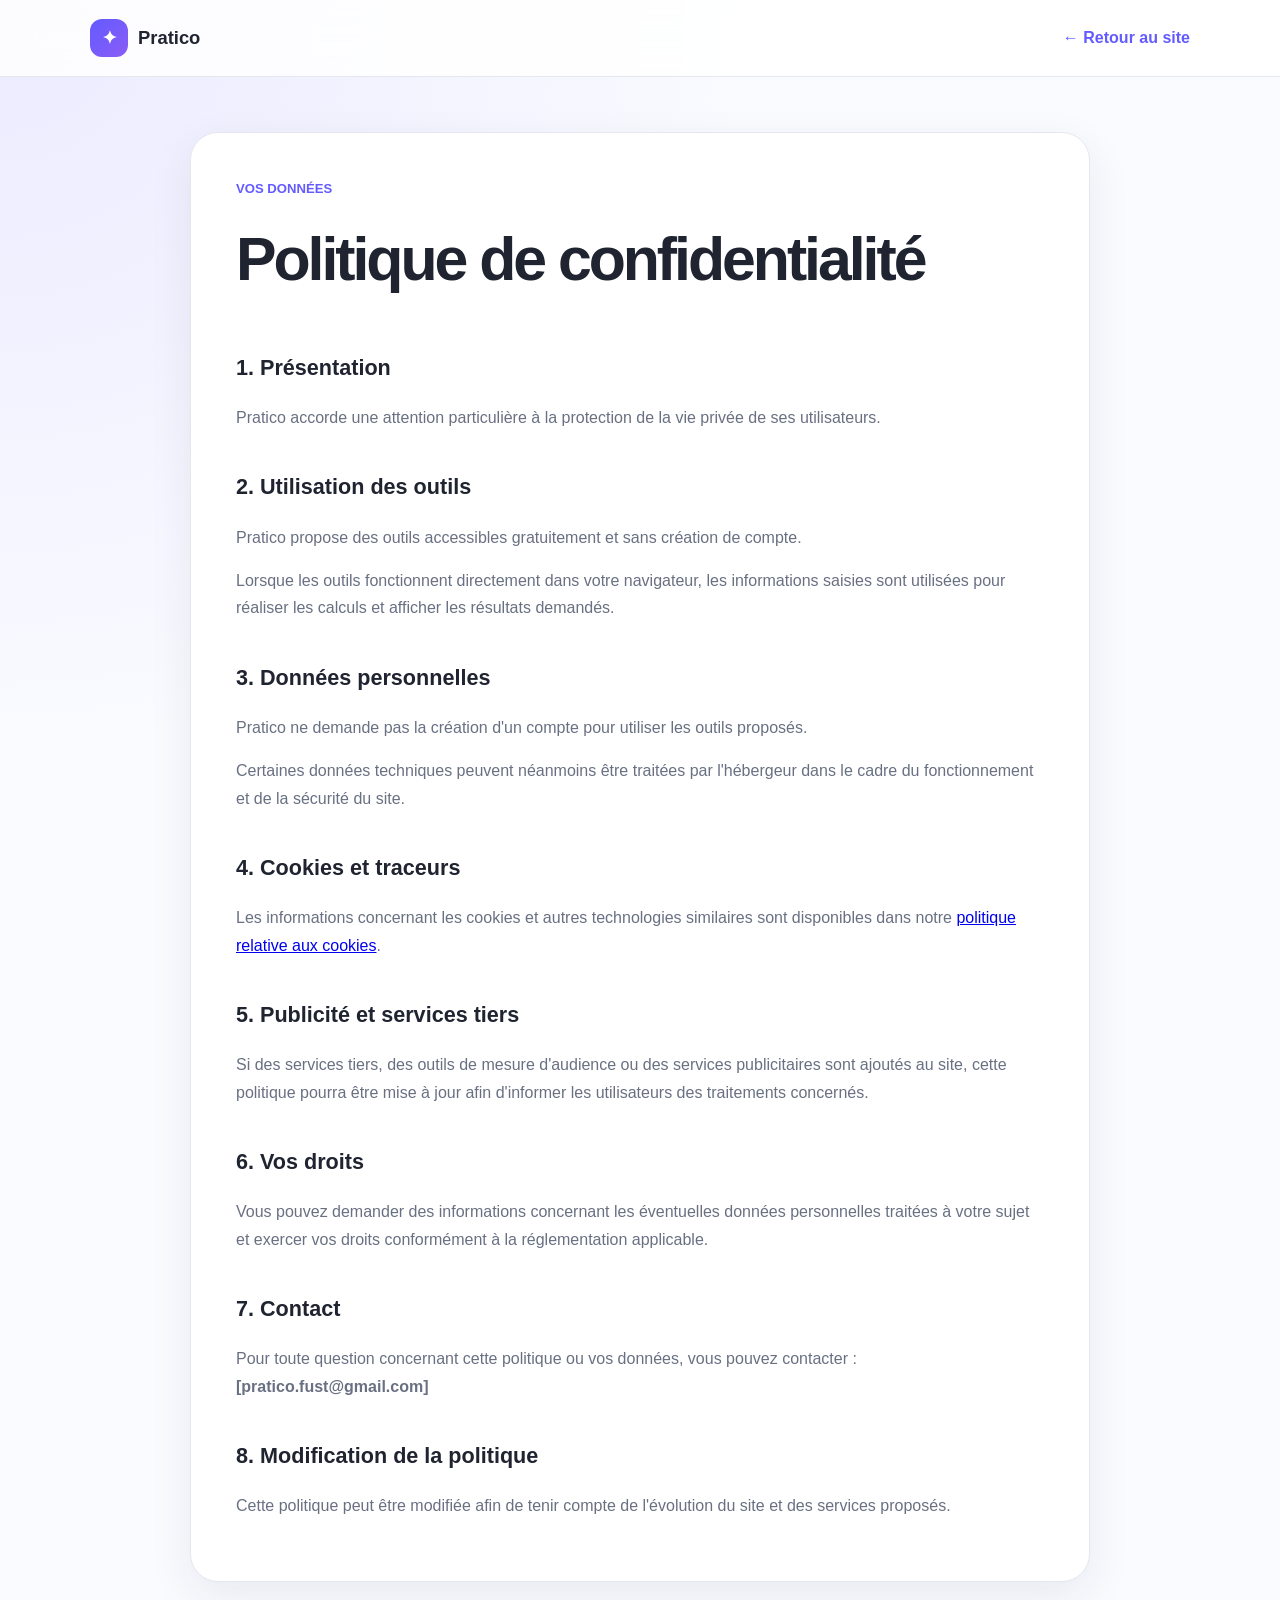
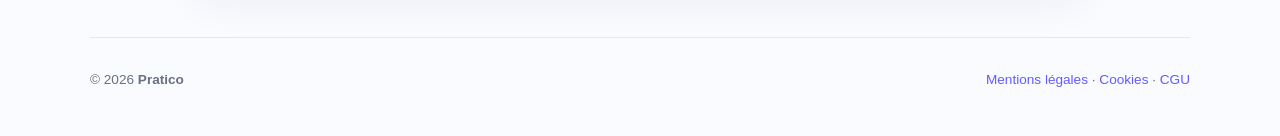
==== confidentialite.html @ 85206901 "Add files via upload" ====
<!DOCTYPE html>
<html lang="fr">
<head>
<meta charset="UTF-8">
<meta name="viewport" content="width=device-width, initial-scale=1.0">

<title>Politique de confidentialité | Pratico</title>

<style>
:root{
    --primary:#635bff;
    --primary-dark:#4f46e5;
    --primary-light:#eeedff;
    --text:#1f2430;
    --text-soft:#687082;
    --surface:#ffffff;
    --border:#e6e7ee;
    --shadow:0 15px 45px rgba(35,40,70,.08);
    --max-width:1100px;
}

*{box-sizing:border-box}

body{
    margin:0;
    min-height:100vh;
    font-family:Inter,Arial,sans-serif;
    background:
        radial-gradient(circle at top left,rgba(99,91,255,.10),transparent 35%),
        #fafbff;
    color:var(--text);
    line-height:1.7;
}

.navbar{
    background:rgba(255,255,255,.85);
    backdrop-filter:blur(18px);
    border-bottom:1px solid var(--border);
}

.nav-inner{
    width:min(100% - 32px,var(--max-width));
    min-height:76px;
    margin:auto;
    display:flex;
    justify-content:space-between;
    align-items:center;
}

.logo{
    display:flex;
    align-items:center;
    gap:10px;
    text-decoration:none;
    color:var(--text);
    font-size:1.15rem;
    font-weight:800;
}

.logo-mark{
    width:38px;
    height:38px;
    display:grid;
    place-items:center;
    border-radius:12px;
    background:linear-gradient(135deg,var(--primary),#8b5cf6);
    color:#fff;
}

.back-link{
    color:var(--primary);
    text-decoration:none;
    font-weight:700;
}

.page{
    width:min(100% - 32px,900px);
    margin:55px auto;
    padding:45px;
    background:#fff;
    border:1px solid var(--border);
    border-radius:28px;
    box-shadow:var(--shadow);
}

.eyebrow{
    color:var(--primary);
    font-size:.82rem;
    font-weight:800;
    text-transform:uppercase;
}

h1{
    margin:8px 0 30px;
    font-size:clamp(2.3rem,5vw,3.8rem);
    letter-spacing:-.05em;
}

h2{
    margin-top:38px;
    font-size:1.35rem;
}

p{color:var(--text-soft)}

footer{
    width:min(100% - 32px,var(--max-width));
    margin:auto;
    padding:30px 0 45px;
    border-top:1px solid var(--border);
    display:flex;
    justify-content:space-between;
    gap:20px;
    color:var(--text-soft);
    font-size:.85rem;
}

footer a{
    color:var(--primary);
    text-decoration:none;
}

@media(max-width:680px){
    .page{margin:25px auto;padding:28px 20px}
    footer{flex-direction:column}
}
</style>
</head>

<body>

<header class="navbar">
    <div class="nav-inner">
        <a href="index.html" class="logo">
            <span class="logo-mark">✦</span>
            <span>Pratico</span>
        </a>

        <a href="index.html" class="back-link">← Retour au site</a>
    </div>
</header>

<main class="page">

    <div class="eyebrow">Vos données</div>

    <h1>Politique de confidentialité</h1>

    <h2>1. Présentation</h2>

    <p>
        Pratico accorde une attention particulière à la protection
        de la vie privée de ses utilisateurs.
    </p>

    <h2>2. Utilisation des outils</h2>

    <p>
        Pratico propose des outils accessibles gratuitement et sans
        création de compte.
    </p>

    <p>
        Lorsque les outils fonctionnent directement dans votre navigateur,
        les informations saisies sont utilisées pour réaliser les calculs
        et afficher les résultats demandés.
    </p>

    <h2>3. Données personnelles</h2>

    <p>
        Pratico ne demande pas la création d'un compte pour utiliser
        les outils proposés.
    </p>

    <p>
        Certaines données techniques peuvent néanmoins être traitées par
        l'hébergeur dans le cadre du fonctionnement et de la sécurité
        du site.
    </p>

    <h2>4. Cookies et traceurs</h2>

    <p>
        Les informations concernant les cookies et autres technologies
        similaires sont disponibles dans notre
        <a href="cookies.html">politique relative aux cookies</a>.
    </p>

    <h2>5. Publicité et services tiers</h2>

    <p>
        Si des services tiers, des outils de mesure d'audience ou des
        services publicitaires sont ajoutés au site, cette politique pourra
        être mise à jour afin d'informer les utilisateurs des traitements
        concernés.
    </p>

    <h2>6. Vos droits</h2>

    <p>
        Vous pouvez demander des informations concernant les éventuelles
        données personnelles traitées à votre sujet et exercer vos droits
        conformément à la réglementation applicable.
    </p>

    <h2>7. Contact</h2>

    <p>
        Pour toute question concernant cette politique ou vos données,
        vous pouvez contacter :
        <strong>[pratico.fust@gmail.com]</strong>
    </p>

    <h2>8. Modification de la politique</h2>

    <p>
        Cette politique peut être modifiée afin de tenir compte de
        l'évolution du site et des services proposés.
    </p>

</main>

<footer>
    <div>© 2026 <strong>Pratico</strong></div>

    <div>
        <a href="mentions-legales.html">Mentions légales</a>
        ·
        <a href="cookies.html">Cookies</a>
        ·
        <a href="cgu.html">CGU</a>
    </div>
</footer>

</body>
</html>
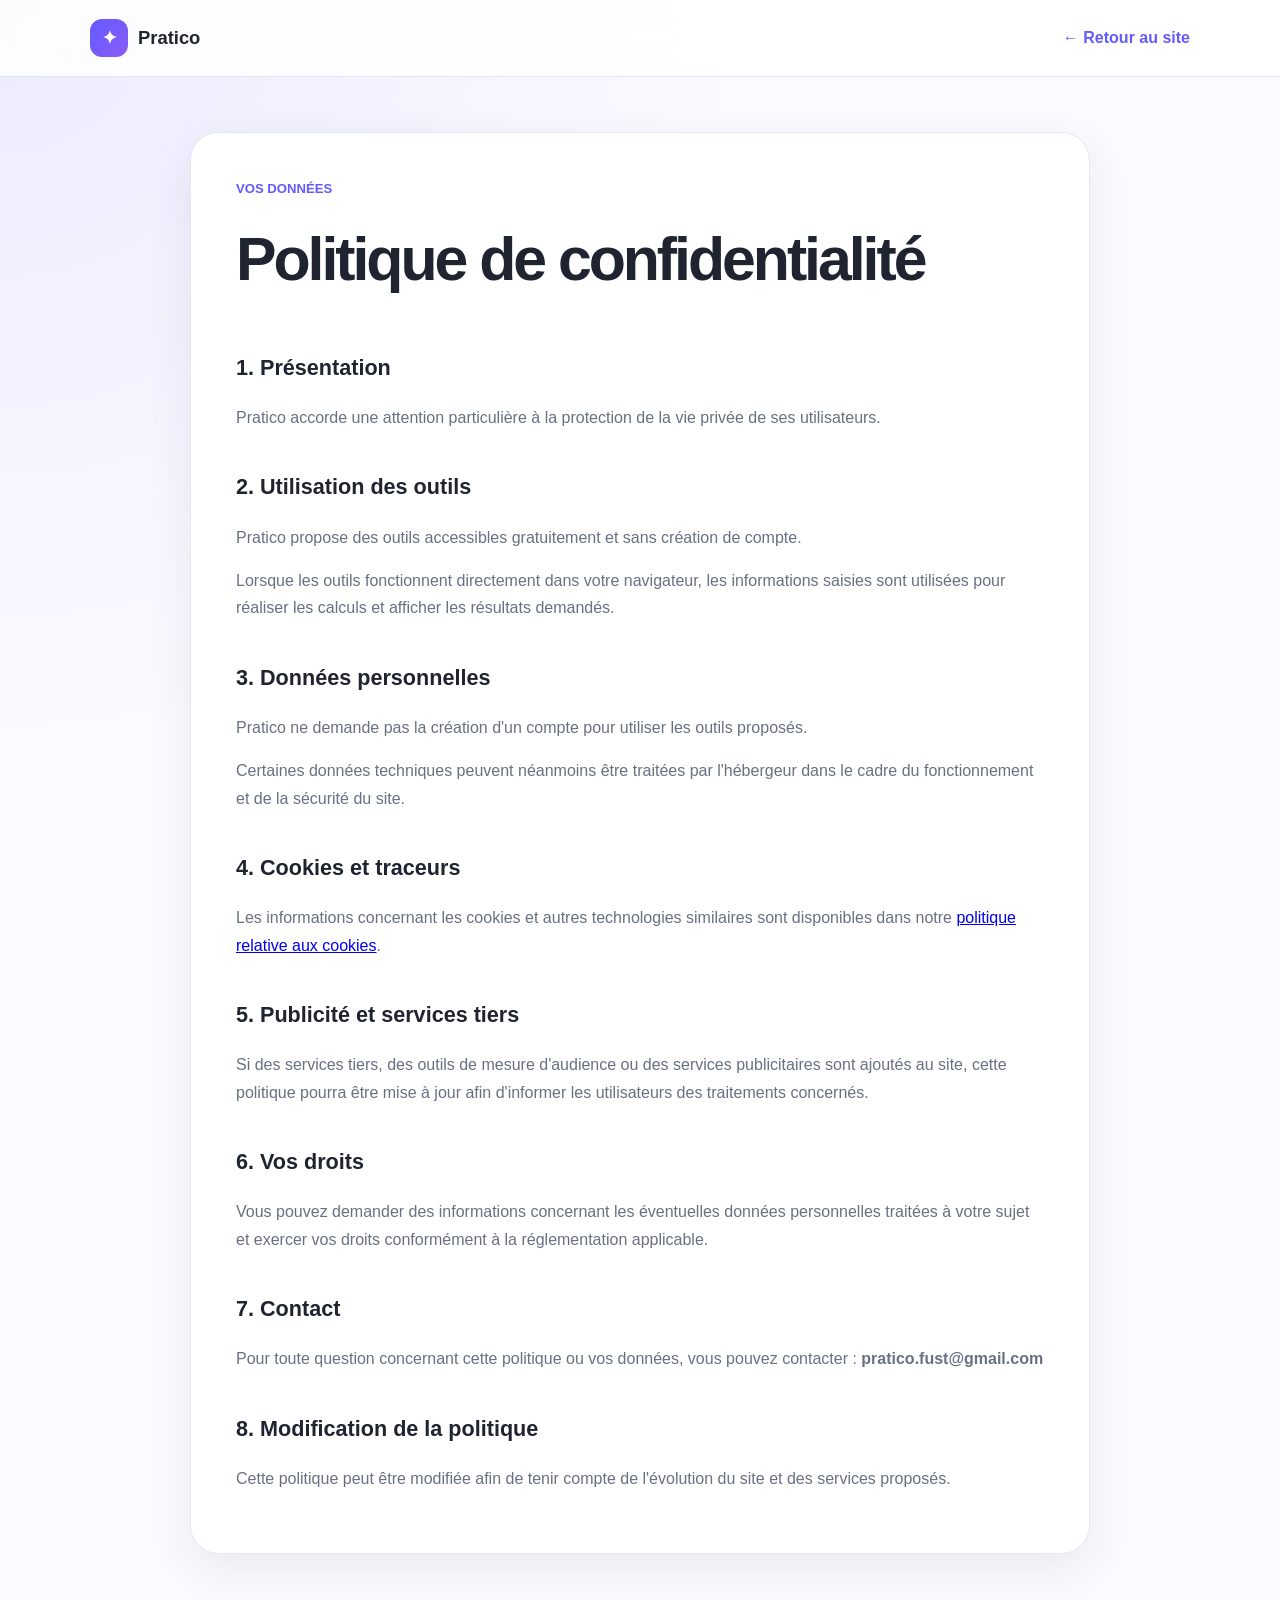
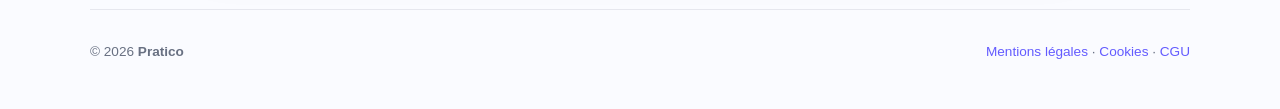
==== commit 0db0f6ff: "Update confidentialite.html" ====
--- a/confidentialite.html
+++ b/confidentialite.html
@@ -209,7 +209,7 @@
     <p>
         Pour toute question concernant cette politique ou vos données,
         vous pouvez contacter :
-        <strong>[pratico.fust@gmail.com]</strong>
+        <strong>pratico.fust@gmail.com</strong>
     </p>
 
     <h2>8. Modification de la politique</h2>
@@ -234,4 +234,4 @@
 </footer>
 
 </body>
-</html>+</html>
